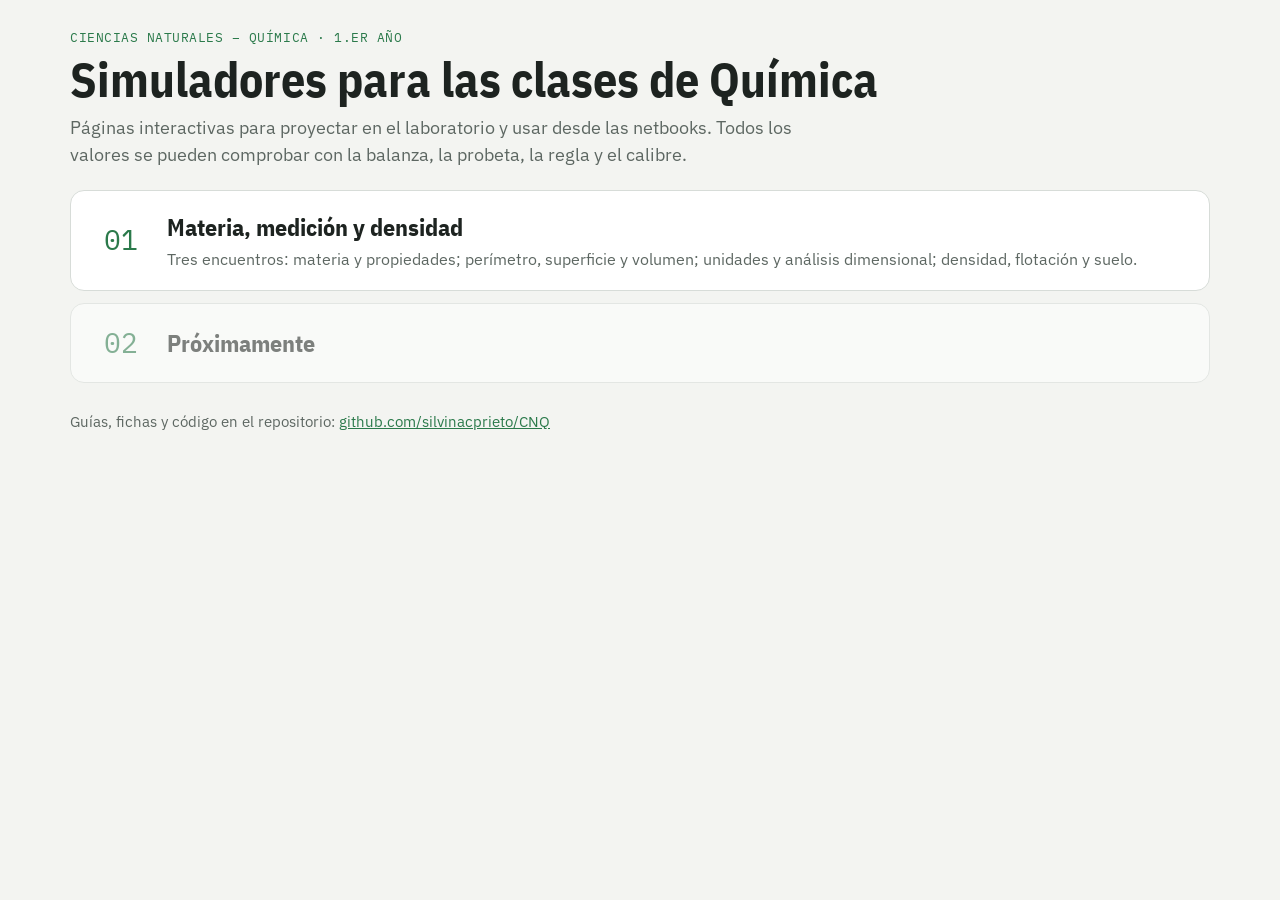
==== index.html @ 81b6abe2 "Clase 1: materia, medición y densidad (3 encuentros) Guía del docente, ficha del alumno y simuladore" ====
<!DOCTYPE html>
<html lang="es">
<head>
<meta charset="utf-8">
<meta name="viewport" content="width=device-width, initial-scale=1">
<title>Ciencias Naturales – Química · 1.er año</title>
<link rel="preconnect" href="https://fonts.googleapis.com">
<link rel="preconnect" href="https://fonts.gstatic.com" crossorigin>
<link href="https://fonts.googleapis.com/css2?family=IBM+Plex+Mono:wght@400;600&family=IBM+Plex+Sans+Condensed:wght@500;700&family=IBM+Plex+Sans:wght@400;600&display=swap" rel="stylesheet">
<link rel="stylesheet" href="clases/01-materia-medicion-densidad/simuladores/estilo.css">
<style>
.clases { display: grid; gap: 12px; }
a.clase, div.clase {
  display: grid; grid-template-columns: 64px 1fr; gap: 14px; align-items: center;
  background: var(--surface); border: 1px solid var(--line); border-radius: 14px; padding: 18px; text-decoration: none; color: var(--ink);
}
a.clase:hover, a.clase:focus-visible { border-color: var(--accent); outline: none; }
.clase .n { font-family: var(--font-mono); font-size: 28px; color: var(--accent); text-align: center; }
.clase .t { font-family: var(--font-display); font-size: 24px; font-weight: 700; display: block; }
.clase .d { font-size: 16px; color: var(--muted); }
.pendiente { opacity: .55; }
</style>
</head>
<body>
<header class="top">
  <div class="kicker">CIENCIAS NATURALES – QUÍMICA · 1.ER AÑO</div>
  <h1>Simuladores para las clases de Química</h1>
  <p class="lead">Páginas interactivas para proyectar en el laboratorio y usar desde las netbooks. Todos los valores se pueden comprobar con la balanza, la probeta, la regla y el calibre.</p>
</header>
<main>
  <div class="clases">
    <a class="clase" href="clases/01-materia-medicion-densidad/simuladores/">
      <span class="n">01</span>
      <span><span class="t">Materia, medición y densidad</span><span class="d">Tres encuentros: materia y propiedades; perímetro, superficie y volumen; unidades y análisis dimensional; densidad, flotación y suelo.</span></span>
    </a>
    <div class="clase pendiente">
      <span class="n">02</span>
      <span><span class="t">Próximamente</span></span>
    </div>
  </div>
  <p class="nota">Guías, fichas y código en el repositorio: <a href="https://github.com/silvinacprieto/CNQ">github.com/silvinacprieto/CNQ</a></p>
</main>
</body>
</html>
---- clases/01-materia-medicion-densidad/simuladores/estilo.css ----
/* Estilo común de los simuladores de Química.
   Pensado para el proyector con pantalla táctil: botones y deslizadores grandes,
   nada que dependa de pasar el mouse por encima, secciones apiladas para proyectar. */
:root {
  --bg: #f3f4f1;
  --surface: #ffffff;
  --ink: #1d2320;
  --muted: #5d6762;
  --line: #d7dcd8;
  --accent: #2b7a4b;
  --accent-ink: #ffffff;
  --instrument: #14191b;
  --instrument-line: #2b3438;
  --display: #b9c4a6;
  --display-ink: #1c2414;
  --agua: #6fb7e0;
  --ok: #2e8b57;
  --warn: #c98a12;
  --bad: #c0392b;
  --tachado: #c0392b;
  --font-display: "IBM Plex Sans Condensed", "Arial Narrow", Arial, sans-serif;
  --font-body: "IBM Plex Sans", Arial, Helvetica, sans-serif;
  --font-mono: "IBM Plex Mono", Consolas, "Courier New", monospace;
  color-scheme: light;
}
@media (prefers-color-scheme: dark) {
  :root:not([data-theme="light"]) {
    --bg: #111517; --surface: #1a2023; --ink: #e7ece9; --muted: #9aa6a1; --line: #2e373b;
    --accent: #6cc391; --accent-ink: #0d1f15; --instrument: #0b0f10; --instrument-line: #263034;
    --tachado: #ff7a6b;
    color-scheme: dark;
  }
}
:root[data-theme="dark"] {
  --bg: #111517; --surface: #1a2023; --ink: #e7ece9; --muted: #9aa6a1; --line: #2e373b;
  --accent: #6cc391; --accent-ink: #0d1f15; --instrument: #0b0f10; --instrument-line: #263034;
  --tachado: #ff7a6b;
  color-scheme: dark;
}

* { box-sizing: border-box; }
html { scroll-behavior: smooth; -webkit-text-size-adjust: 100%; }
@media (prefers-reduced-motion: reduce) { html { scroll-behavior: auto; } * { transition: none !important; } }
body { margin: 0; background: var(--bg); color: var(--ink); font-family: var(--font-body); font-size: 18px; line-height: 1.5; }

header.top { padding: 28px 20px 12px; max-width: 1180px; margin: 0 auto; }
.kicker { font-family: var(--font-mono); font-size: 13px; color: var(--accent); letter-spacing: .04em; }
h1, h2, h3 { font-family: var(--font-display); text-wrap: balance; margin: 0; }
h1 { font-size: clamp(32px, 4.5vw, 48px); line-height: 1.05; margin-top: 6px; }
h2 { font-size: clamp(26px, 3vw, 34px); line-height: 1.1; }
h3 { font-size: 21px; }
.lead { color: var(--muted); max-width: 70ch; margin: 10px 0 0; }
.lead a, .nota a, footer a { color: var(--accent); }

nav.secciones { position: sticky; top: 0; z-index: 5; background: var(--bg); border-bottom: 1px solid var(--line); }
nav.secciones .fila { max-width: 1180px; margin: 0 auto; padding: 10px 20px; display: flex; gap: 8px; overflow-x: auto; align-items: center; }
nav.secciones a, nav.secciones button {
  white-space: nowrap; text-decoration: none; color: var(--ink); font: inherit; font-size: 15px;
  border: 1px solid var(--line); background: var(--surface); padding: 8px 14px; border-radius: 999px; cursor: pointer; min-height: 40px;
}
nav.secciones a:hover, nav.secciones a:focus-visible { border-color: var(--accent); color: var(--accent); outline: none; }
nav.secciones .volver { font-weight: 600; }

main { max-width: 1180px; margin: 0 auto; padding: 10px 20px 60px; display: grid; gap: 28px; }
section.bloque {
  background: var(--surface); border: 1px solid var(--line); border-radius: 14px;
  padding: 24px; display: grid; gap: 18px; scroll-margin-top: 74px;
}
.titulo { display: flex; gap: 14px; align-items: baseline; flex-wrap: wrap; }
.num { font-family: var(--font-mono); color: var(--accent); font-size: 15px; }
.pregunta { color: var(--muted); margin: 0; max-width: 72ch; }
.grid2 { display: grid; grid-template-columns: minmax(0, 1.25fr) minmax(0, 1fr); gap: 22px; align-items: start; }
.grid2.igual { grid-template-columns: minmax(0, 1fr) minmax(0, 1fr); }
@media (max-width: 860px) { .grid2, .grid2.igual { grid-template-columns: 1fr; } }

/* Controles: grandes para la pantalla táctil */
.controles { display: grid; gap: 14px; }
.control label { display: flex; justify-content: space-between; gap: 10px; font-weight: 600; font-size: 16px; }
.control output { font-family: var(--font-mono); font-variant-numeric: tabular-nums; }
input[type=range] { width: 100%; accent-color: var(--accent); height: 36px; cursor: pointer; }
input[type=number] {
  font: inherit; font-family: var(--font-mono); font-size: 20px; width: 9ch; padding: 6px 10px;
  border: 1px solid var(--line); border-radius: 8px; background: var(--bg); color: var(--ink);
}
.chips { display: flex; flex-wrap: wrap; gap: 8px; }
.chip {
  font: inherit; font-size: 16px; cursor: pointer; min-height: 44px;
  border: 1px solid var(--line); background: var(--bg); color: var(--ink);
  padding: 8px 16px; border-radius: 999px;
}
.chip[aria-pressed="true"] { background: var(--accent); border-color: var(--accent); color: var(--accent-ink); }
.chip:focus-visible, button:focus-visible, input:focus-visible { outline: 3px solid var(--accent); outline-offset: 2px; }
.boton {
  font: inherit; font-weight: 600; cursor: pointer; min-height: 48px;
  border: none; border-radius: 10px; padding: 10px 18px; background: var(--accent); color: var(--accent-ink);
}
.boton.sec { background: var(--bg); color: var(--ink); border: 1px solid var(--line); }
.boton:disabled { opacity: .45; cursor: default; }
.fila-botones { display: flex; flex-wrap: wrap; gap: 10px; }

/* Instrumentos */
.instrumento { background: var(--instrument); border: 1px solid var(--instrument-line); border-radius: 12px; padding: 14px; color: #cfd8d4; }
.instrumento .rotulo { font-family: var(--font-mono); font-size: 12px; color: #8a9893; display: flex; justify-content: space-between; gap: 8px; flex-wrap: wrap; }
.pantalla {
  margin-top: 8px; background: var(--display); color: var(--display-ink); border-radius: 8px;
  font-family: var(--font-mono); font-size: 46px; font-weight: 600; padding: 6px 12px; text-align: right;
  font-variant-numeric: tabular-nums; letter-spacing: .02em;
}
.pantalla small { font-size: 22px; }
.instrumento .nota { color: #8a9893; }

/* Resultados */
.lecturas { display: grid; grid-template-columns: repeat(auto-fit, minmax(150px, 1fr)); gap: 10px; }
.lectura { background: var(--bg); border: 1px solid var(--line); border-radius: 10px; padding: 10px 12px; }
.lectura .k { font-size: 13px; color: var(--muted); }
.lectura .v { font-family: var(--font-mono); font-size: 26px; font-variant-numeric: tabular-nums; }
.lectura.destacada { border-color: var(--accent); }
.lectura.destacada .v { color: var(--accent); }

.nota { font-size: 15px; color: var(--muted); margin: 0; }
.idea { border-left: 4px solid var(--accent); background: var(--bg); padding: 12px 16px; border-radius: 0 8px 8px 0; margin: 0; }
.formula {
  font-family: var(--font-mono); font-size: 18px; background: var(--bg); border: 1px solid var(--line);
  border-radius: 8px; padding: 12px 14px; overflow-x: auto; line-height: 1.8;
}
.formula .res { color: var(--accent); font-weight: 600; }
.oculto { display: none !important; }

/* Tablas */
.tabla-wrap { overflow-x: auto; }
table { border-collapse: collapse; width: 100%; font-size: 16px; }
th, td { border-bottom: 1px solid var(--line); padding: 8px 10px; text-align: left; }
th { font-size: 14px; color: var(--muted); font-weight: 600; }
td.n, th.n { text-align: right; }
td.n { font-family: var(--font-mono); font-variant-numeric: tabular-nums; }

/* Tarjetas para clasificar */
.tarjetas { display: grid; grid-template-columns: repeat(auto-fill, minmax(200px, 1fr)); gap: 10px; }
.tarjeta { border: 1px solid var(--line); border-radius: 12px; padding: 12px; display: grid; gap: 10px; background: var(--bg); }
.tarjeta .nombre { font-weight: 600; font-size: 18px; }
.tarjeta .opciones { display: flex; gap: 6px; flex-wrap: wrap; }
.tarjeta .opciones .chip { font-size: 14px; padding: 6px 12px; min-height: 40px; }
.tarjeta.bien { border-color: var(--ok); box-shadow: inset 4px 0 0 var(--ok); }
.tarjeta.mal { border-color: var(--bad); box-shadow: inset 4px 0 0 var(--bad); }
.tarjeta .porque { font-size: 14px; color: var(--muted); margin: 0; }
.estado { font-size: 14px; font-weight: 600; padding: 2px 10px; border-radius: 999px; color: #fff; display: inline-block; }
.estado.ok { background: var(--ok); }
.estado.mal { background: var(--bad); }
.estado.atencion { background: var(--warn); }

/* Dibujos */
.dibujo { border: 1px solid var(--line); border-radius: 12px; background: #fafaf7; color: #1d2320; padding: 8px; }
.dibujo svg { display: block; width: 100%; height: auto; }
.dibujo svg text { font-family: var(--font-mono); }

footer { max-width: 1180px; margin: 0 auto; padding: 0 20px 40px; color: var(--muted); font-size: 14px; }
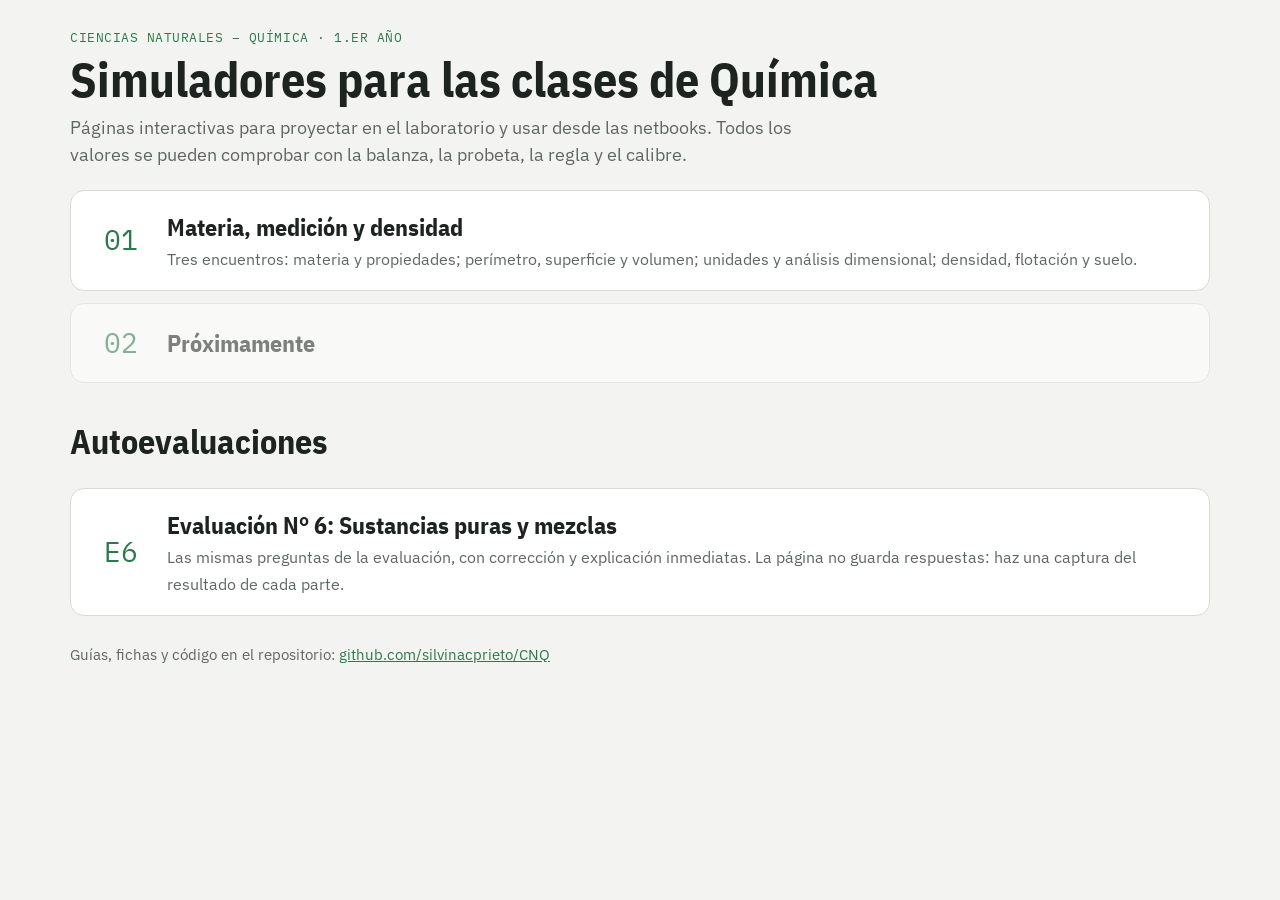
==== commit 6e4bb209: "Autoevaluación de la Evaluación N° 6: Sustancias puras y mezclas Mismas preguntas con las correccion" ====
--- a/index.html
+++ b/index.html
@@ -38,6 +38,13 @@
       <span><span class="t">Próximamente</span></span>
     </div>
   </div>
+  <h2 style="margin-top:12px">Autoevaluaciones</h2>
+  <div class="clases">
+    <a class="clase" href="evaluaciones/06-sustancias-puras-y-mezclas/">
+      <span class="n">E6</span>
+      <span><span class="t">Evaluación N° 6: Sustancias puras y mezclas</span><span class="d">Las mismas preguntas de la evaluación, con corrección y explicación inmediatas. La página no guarda respuestas: haz una captura del resultado de cada parte.</span></span>
+    </a>
+  </div>
   <p class="nota">Guías, fichas y código en el repositorio: <a href="https://github.com/silvinacprieto/CNQ">github.com/silvinacprieto/CNQ</a></p>
 </main>
 </body>
